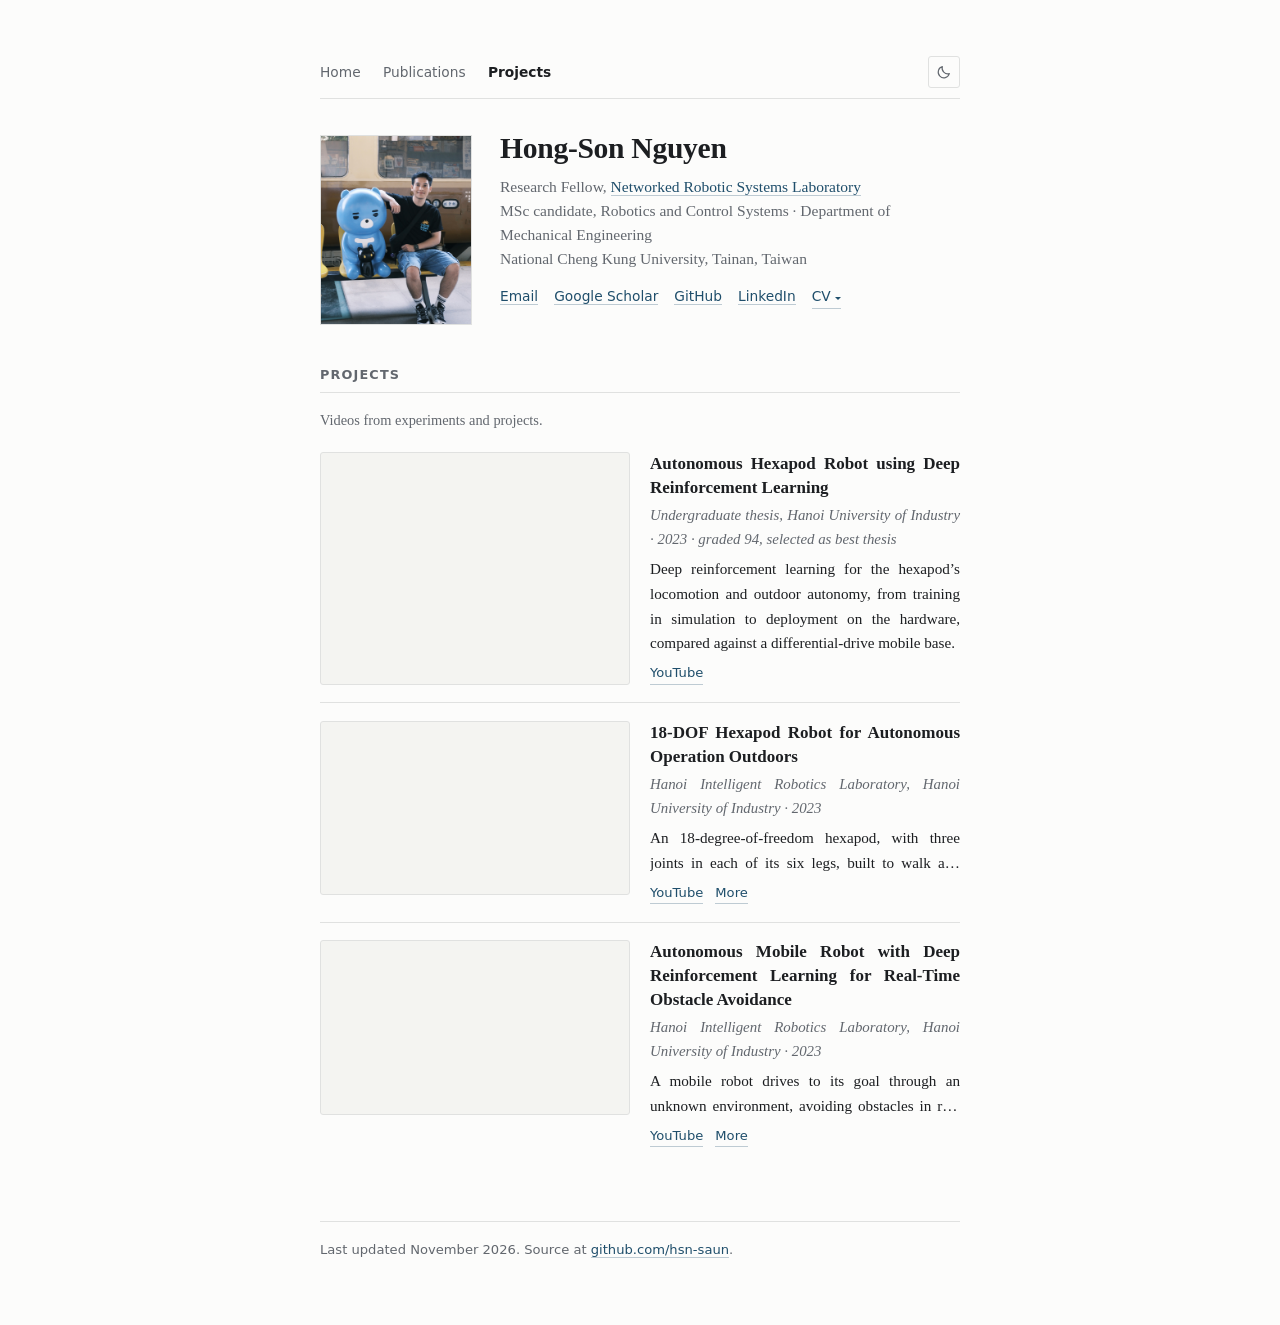
==== projects.html @ 3070afbe "Adjusted 'Projects' page" ====
<!doctype html>
<html lang="en">
<head>
<meta charset="utf-8">
<meta name="viewport" content="width=device-width, initial-scale=1">
<title>Projects — Hong-Son Nguyen</title>
<meta name="description" content="Project videos by Hong-Son Nguyen: autonomous mobile robots and hexapod robots driven by deep reinforcement learning.">
<meta name="author" content="Hong-Son Nguyen">

<meta property="og:type" content="website">
<meta property="og:title" content="Projects — Hong-Son Nguyen">
<meta property="og:description" content="Human-aware mobile robot navigation, pedestrian trajectory prediction, and reinforcement learning. Networked Robotic Systems Lab, NCKU.">

<link rel="stylesheet" href="style.css">

<script>
  /* Applied before first paint so a remembered dark choice does not flash light. */
  (function () {
    try {
      var saved = localStorage.getItem('theme');
      if (saved === 'dark') document.documentElement.setAttribute('data-theme', 'dark');
    } catch (e) {}
  })();
</script>
</head>
<body>

<a class="skip" href="#main">Skip to content</a>

<div class="page">

  <div class="topbar">
    <nav class="site-nav" aria-label="Site sections">
      <a href="index.html">Home</a>
      <a href="publications.html">Publications</a>
      <a href="projects.html" aria-current="page">Projects</a>
    </nav>
    <button class="theme-toggle" type="button" id="themeToggle" aria-label="Switch to dark theme">
      <svg class="to-dark" viewBox="0 0 24 24" fill="none" stroke="currentColor"
           stroke-width="1.7" stroke-linecap="round" stroke-linejoin="round" aria-hidden="true">
        <path d="M20 14.5A8.5 8.5 0 0 1 9.5 4a8.5 8.5 0 1 0 10.5 10.5z"/>
      </svg>
      <svg class="to-light" viewBox="0 0 24 24" fill="none" stroke="currentColor"
           stroke-width="1.7" stroke-linecap="round" stroke-linejoin="round" aria-hidden="true">
        <circle cx="12" cy="12" r="4.2"/>
        <path d="M12 2.6v2.2M12 19.2v2.2M2.6 12h2.2M19.2 12h2.2M5.3 5.3l1.6 1.6M17.1 17.1l1.6 1.6M18.7 5.3l-1.6 1.6M6.9 17.1l-1.6 1.6"/>
      </svg>
    </button>
  </div>

  <header class="intro">
    <figure class="portrait">
      <img src="assets/MeChillin.jpg" alt="Hong-Son Nguyen"
           onerror="this.src='assets/portrait-placeholder.svg'; this.alt='Portrait placeholder';">
    </figure>

    <div class="intro-body">
      <h1>Hong-Son Nguyen</h1>
      <p class="affil">
        Research Fellow, <a href="https://sites.google.com/site/yenchenliuncku/">Networked Robotic Systems Laboratory</a><br>
        MSc candidate, Robotics and Control Systems &middot; Department of Mechanical Engineering<br>
        National Cheng Kung University, Tainan, Taiwan
      </p>

      <ul class="links">
        <li><a href="mailto:hongsonnguyen.haui@gmail.com">Email</a></li>
        <li><a href="https://scholar.google.com/citations?user=FENrtWsAAAAJ&amp;hl=en">Google Scholar</a></li>
        <li><a href="https://github.com/sontypo">GitHub</a></li>
        <li><a href="https://www.linkedin.com/in/hong-son-nguyen-751tps/">LinkedIn</a></li>
        <li class="cv-menu">
          <button type="button" id="cvButton" aria-expanded="false" aria-controls="cvChoices">CV</button>
          <ul id="cvChoices" hidden>
            <li><a href="assets/HongSon_Nguyen_CV_Academic.pdf">Academic CV<span>2 pages &middot; full publication list</span></a></li>
            <li><a href="assets/HongSon_Nguyen_CV_Industry.pdf">Industry CV<span>2 pages &middot; engineering roles</span></a></li>
          </ul>
        </li>
      </ul>
    </div>
  </header>

  <main id="main">

    <section>
      <h2>Projects</h2>
      <p class="note">
        Videos from experiments and projects.
      </p>

      <ol class="projects">

        <li>
          <div class="project-video project-video--4x3">
            <iframe src="https://www.youtube-nocookie.com/embed/WLNZRzARL0c"
                    title="Final thesis: development of an autonomous hexapod robot using deep reinforcement learning"
                    loading="lazy" allowfullscreen
                    allow="accelerometer; clipboard-write; encrypted-media; gyroscope; picture-in-picture; web-share"
                    referrerpolicy="strict-origin-when-cross-origin"></iframe>
          </div>
          <div class="project-body">
            <p class="title">Autonomous Hexapod Robot using Deep Reinforcement Learning</p>
            <p class="venue">Undergraduate thesis, Hanoi University of Industry &middot; 2023 &middot; graded 94, selected as best thesis</p>
            <p class="desc">
              Deep reinforcement learning for the hexapod&rsquo;s locomotion and outdoor autonomy, from
              training in simulation to deployment on the hardware, compared against a differential-drive
              mobile base.
            </p>
            <p class="meta">
              <a href="https://www.youtube.com/watch?v=WLNZRzARL0c">YouTube</a>
            </p>
          </div>
        </li>

        <li>
          <div class="project-video">
            <iframe src="https://www.youtube-nocookie.com/embed/9U0_5Xm_B40"
                    title="Hexapod robot exploring an outdoor environment"
                    loading="lazy" allowfullscreen
                    allow="accelerometer; clipboard-write; encrypted-media; gyroscope; picture-in-picture; web-share"
                    referrerpolicy="strict-origin-when-cross-origin"></iframe>
          </div>
          <div class="project-body">
            <p class="title">18-DOF Hexapod Robot for Autonomous Operation Outdoors</p>
            <p class="venue">Hanoi Intelligent Robotics Laboratory, Hanoi University of Industry &middot; 2023</p>
            <p class="desc">
              An 18-degree-of-freedom hexapod, with three joints in each of its six legs, built to walk
              and explore on its own across uneven outdoor terrain.
            </p>
            <p class="meta">
              <a href="https://www.youtube.com/watch?v=9U0_5Xm_B40">YouTube</a>
            </p>
          </div>
        </li>

        <li>
          <div class="project-video">
            <iframe src="https://www.youtube-nocookie.com/embed/ZdCEzJvqX3U"
                    title="Autonomous mobile robot adopting a DRL algorithm in an unknown environment"
                    loading="lazy" allowfullscreen
                    allow="accelerometer; clipboard-write; encrypted-media; gyroscope; picture-in-picture; web-share"
                    referrerpolicy="strict-origin-when-cross-origin"></iframe>
          </div>
          <div class="project-body">
            <p class="title">Autonomous Mobile Robot with Deep Reinforcement Learning for Real-Time Obstacle Avoidance</p>
            <p class="venue">Hanoi Intelligent Robotics Laboratory, Hanoi University of Industry &middot; 2023</p>
            <p class="desc">
              A mobile robot drives to its goal through an unknown environment, avoiding obstacles in
              real time with a policy learned by deep reinforcement learning. The controller was
              developed in Gazebo and then validated on the physical robot.
            </p>
            <p class="meta">
              <a href="https://www.youtube.com/watch?v=ZdCEzJvqX3U">YouTube</a>
            </p>
          </div>
        </li>

      </ol>
    </section>
  </main>

  <footer>
    <p>
      Last updated November 2026.
      Source at <a href="https://github.com/hsn-saun">github.com/hsn-saun</a>.
    </p>
  </footer>

</div>

<script>
  (function () {
    var root = document.documentElement;
    var btn = document.getElementById('themeToggle');

    function setTheme(mode) {
      if (mode === 'dark') root.setAttribute('data-theme', 'dark');
      else root.removeAttribute('data-theme');
      btn.setAttribute('aria-label',
        mode === 'dark' ? 'Switch to light theme' : 'Switch to dark theme');
      try { localStorage.setItem('theme', mode); } catch (e) {}
    }

    /* Sync the label with whatever the pre-paint script already applied. */
    btn.setAttribute('aria-label',
      root.getAttribute('data-theme') === 'dark'
        ? 'Switch to light theme' : 'Switch to dark theme');

    btn.addEventListener('click', function () {
      setTheme(root.getAttribute('data-theme') === 'dark' ? 'light' : 'dark');
    });
  })();

  /* CV chooser. Without JavaScript the menu stays open, so both CVs remain reachable. */
  (function () {
    var button = document.getElementById('cvButton');
    var menu = document.getElementById('cvChoices');

    function open(isOpen) {
      menu.hidden = !isOpen;
      button.setAttribute('aria-expanded', String(isOpen));
    }

    open(false);

    button.addEventListener('click', function (e) {
      e.stopPropagation();
      open(menu.hidden);
    });

    document.addEventListener('click', function (e) {
      if (!menu.hidden && !menu.contains(e.target)) open(false);
    });

    document.addEventListener('keydown', function (e) {
      if (e.key === 'Escape' && !menu.hidden) {
        open(false);
        button.focus();
      }
    });
  })();

  /* Project descriptions are trimmed so each entry is no taller than its video,
     with a More/Less button for the rest. Without JavaScript the full text shows. */
  (function () {
    var MIN_LINES = 2;     /* never trim below this, even beside a short video */
    var STACKED_LINES = 3; /* on narrow screens the video sits above the text */

    var entries = [].map.call(document.querySelectorAll('.projects li'), function (li, i) {
      var e = {
        li: li,
        video: li.querySelector('.project-video'),
        body: li.querySelector('.project-body'),
        desc: li.querySelector('.desc'),
        button: document.createElement('button'),
        open: false
      };
      e.desc.id = e.desc.id || 'project-desc-' + (i + 1);
      e.button.type = 'button';
      e.button.className = 'desc-toggle';
      e.button.setAttribute('aria-controls', e.desc.id);
      e.button.addEventListener('click', function () {
        e.open = !e.open;
        fit(e);
      });
      li.querySelector('.meta').appendChild(e.button);
      return e;
    });

    function fit(e) {
      var desc = e.desc;
      desc.classList.remove('is-trimmed');
      desc.style.webkitLineClamp = '';

      var lineHeight = parseFloat(getComputedStyle(desc).lineHeight);
      var fullHeight = desc.offsetHeight;
      var sideBySide = getComputedStyle(e.li).gridTemplateColumns.split(' ').length > 1;
      var lines = sideBySide
        ? Math.floor((e.video.offsetHeight - (e.body.offsetHeight - fullHeight)) / lineHeight)
        : STACKED_LINES;
      lines = Math.max(lines, MIN_LINES);

      var needsTrim = fullHeight > lines * lineHeight + 1;
      e.button.hidden = !needsTrim;
      e.button.textContent = e.open ? 'Less' : 'More';
      e.button.setAttribute('aria-expanded', String(e.open));

      if (needsTrim && !e.open) {
        desc.classList.add('is-trimmed');
        desc.style.webkitLineClamp = String(lines);
      }
    }

    function fitAll() { entries.forEach(fit); }

    var pending = false;
    window.addEventListener('resize', function () {
      if (pending) return;
      pending = true;
      requestAnimationFrame(function () { pending = false; fitAll(); });
    });

    fitAll();
    /* Line heights change once web fonts finish loading. */
    if (document.fonts && document.fonts.ready) document.fonts.ready.then(fitAll);
  })();
</script>


</body>
</html>
---- style.css ----
/* Hong-Son Nguyen — academic homepage
   Single column, no build step. Light by default; the toggle in the top-right
   switches to dark and the choice is remembered per browser. */

:root {
  color-scheme: light;

  --bg:        #fcfcfb;
  --text:      #1c1e21;
  --muted:     #62676e;
  --rule:      #e0e1e0;
  --link:      #1f4e6b;
  --link-hover:#0f3550;
  --underline: rgba(31, 78, 107, 0.28);
  --mark:      #f4f4f1;
  --btn-hover: #f1f1ee;

  --serif: Charter, "Bitstream Charter", "Sitka Text", Cambria, Georgia, serif;
  --sans:  system-ui, -apple-system, "Segoe UI", Roboto, "Helvetica Neue", Arial, sans-serif;
}

:root[data-theme="dark"] {
  color-scheme: dark;

  --bg:        #16181a;
  --text:      #dfe1e3;
  --muted:     #9aa1a8;
  --rule:      #2c2f33;
  --link:      #82b4d4;
  --link-hover:#a9cee5;
  --underline: rgba(130, 180, 212, 0.30);
  --mark:      #22262a;
  --btn-hover: #24282c;
}

*, *::before, *::after { box-sizing: border-box; }

html { -webkit-text-size-adjust: 100%; }

body {
  margin: 0;
  background: var(--bg);
  color: var(--text);
  font-family: var(--serif);
  font-size: 17px;
  line-height: 1.62;
}

.skip {
  position: absolute;
  left: -9999px;
}
.skip:focus {
  left: 1rem;
  top: 1rem;
  z-index: 10;
  background: var(--bg);
  padding: 0.5rem 0.75rem;
  border: 1px solid var(--rule);
}

.page {
  max-width: 43rem;
  margin: 0 auto;
  padding: 3.5rem 1.5rem 4rem;
}

a {
  color: var(--link);
  text-decoration: none;
  border-bottom: 1px solid var(--underline);
}
a:hover { color: var(--link-hover); border-bottom-color: currentColor; }
a:focus-visible { outline: 2px solid var(--link); outline-offset: 2px; border-bottom-color: transparent; }

/* ---------- theme toggle ---------- */

/* ---------- top bar: site nav + theme toggle ---------- */

.topbar {
  display: flex;
  justify-content: space-between;
  align-items: center;
  gap: 1rem;
  margin-bottom: 2.25rem;
  padding-bottom: 0.6rem;
  border-bottom: 1px solid var(--rule);
}

.site-nav {
  display: flex;
  gap: 1.4rem;
  font-family: var(--sans);
  font-size: 0.86rem;
}

.site-nav a {
  border-bottom: none;
  color: var(--muted);
}
.site-nav a:hover { color: var(--text); }
.site-nav a[aria-current="page"] {
  color: var(--text);
  font-weight: 600;
}

.theme-toggle {
  flex: none;
  display: grid;
  place-items: center;
  width: 2rem;
  height: 2rem;
  padding: 0;
  background: none;
  border: 1px solid var(--rule);
  border-radius: 3px;
  color: var(--muted);
  cursor: pointer;
}
.theme-toggle:hover { background: var(--btn-hover); color: var(--text); }
.theme-toggle:focus-visible { outline: 2px solid var(--link); outline-offset: 2px; }
.theme-toggle svg { width: 1rem; height: 1rem; display: block; }

/* show the icon for the theme you would switch *to* */
.theme-toggle .to-dark  { display: block; }
.theme-toggle .to-light { display: none; }
:root[data-theme="dark"] .theme-toggle .to-dark  { display: none; }
:root[data-theme="dark"] .theme-toggle .to-light { display: block; }

/* ---------- header ---------- */

.intro {
  display: flex;
  gap: 1.75rem;
  align-items: flex-start;
  margin-bottom: 2.5rem;
}

.portrait {
  margin: 0;
  flex: 0 0 9.5rem;
}

.portrait img {
  display: block;
  width: 100%;
  height: auto;
  aspect-ratio: 4 / 5;
  object-fit: cover;
  background: var(--mark);
  border: 1px solid var(--rule);
}

h1 {
  font-size: 1.85rem;
  font-weight: 600;
  line-height: 1.2;
  letter-spacing: -0.01em;
  margin: -0.2rem 0 0.5rem;
}

.affil {
  margin: 0 0 0.9rem;
  color: var(--muted);
  font-size: 0.97rem;
  line-height: 1.55;
}

.links {
  list-style: none;
  display: flex;
  flex-wrap: wrap;
  gap: 0.35rem 1rem;
  margin: 0;
  padding: 0;
  font-family: var(--sans);
  font-size: 0.86rem;
}

@media (max-width: 34rem) {
  .intro { flex-direction: column; gap: 1.25rem; }
  .portrait { flex: none; width: 8.5rem; }
  h1 { margin-top: 0; }
}

/* ---------- CV chooser ---------- */

.cv-menu { position: relative; }

.cv-menu > button {
  font: inherit;
  color: var(--link);
  background: none;
  border: none;
  border-bottom: 1px solid var(--underline);
  padding: 0;
  cursor: pointer;
}
.cv-menu > button::after {
  content: "";
  display: inline-block;
  margin-left: 0.35em;
  border: 0.28em solid transparent;
  border-top-color: currentColor;
  transform: translateY(0.15em);
}
.cv-menu > button:hover { color: var(--link-hover); border-bottom-color: currentColor; }
.cv-menu > button[aria-expanded="true"]::after { transform: translateY(-0.15em) rotate(180deg); }
.cv-menu > button:focus-visible { outline: 2px solid var(--link); outline-offset: 2px; }

.cv-menu ul {
  /* CV is the last link in the row, so the menu hangs from its right edge and
     opens leftwards — anchoring left would push it past the viewport. */
  position: absolute;
  top: calc(100% + 0.5rem);
  right: 0;
  z-index: 5;
  min-width: 15rem;
  margin: 0;
  padding: 0.3rem;
  list-style: none;
  background: var(--bg);
  border: 1px solid var(--rule);
  border-radius: 3px;
  box-shadow: 0 6px 20px rgba(0, 0, 0, 0.09);
}

.cv-menu ul a {
  display: block;
  padding: 0.45rem 0.6rem;
  border-bottom: none;
  border-radius: 2px;
  color: var(--text);
  line-height: 1.35;
}
.cv-menu ul a:hover { background: var(--btn-hover); color: var(--text); }
.cv-menu ul a span {
  display: block;
  margin-top: 0.1rem;
  font-size: 0.78rem;
  color: var(--muted);
}



/* ---------- sections ---------- */

main section { margin-bottom: 2.5rem; }

h2 {
  font-family: var(--sans);
  font-size: 0.8rem;
  font-weight: 600;
  letter-spacing: 0.09em;
  text-transform: uppercase;
  color: var(--muted);
  margin: 0 0 1rem;
  padding-bottom: 0.4rem;
  border-bottom: 1px solid var(--rule);
}

p { margin: 0 0 0.9rem; }
p:last-child { margin-bottom: 0; }

.bio { margin-bottom: 2.75rem; }

.note {
  font-size: 0.9rem;
  color: var(--muted);
  margin-bottom: 1.25rem;
}

.interests {
  margin: 0;
  padding-left: 1.15rem;
}
.interests li { margin-bottom: 0.25rem; }

/* Running text is justified on every page. Single lines and the last line of a
   block stay left-aligned, and hyphenation keeps word gaps even in narrow
   columns. Add new text blocks here so the pages stay consistent. */
.bio p,
.note,
.interests li,
.news dd,
.pubs .title,
.pubs .authors,
.pubs .venue,
.projects .title,
.projects .venue,
.projects .desc {
  text-align: justify;
  hyphens: auto;
}

/* ---------- news / cv lists ---------- */

.news, .cvlist {
  margin: 0;
  display: grid;
  grid-template-columns: 7.5rem 1fr;
  gap: 0.15rem 1.25rem;
}

.news dt, .cvlist dt {
  font-family: var(--sans);
  font-size: 0.82rem;
  color: var(--muted);
  padding-top: 0.28rem;
  font-variant-numeric: tabular-nums;
}

.news dd, .cvlist dd { margin: 0 0 0.85rem; }

.cvlist dd { margin-bottom: 1.1rem; }

@media (max-width: 34rem) {
  .news, .cvlist { grid-template-columns: 1fr; gap: 0; }
  .news dt, .cvlist dt { padding-top: 0.6rem; }
  .news dd, .cvlist dd { margin-bottom: 0.5rem; }
}

/* ---------- publications ---------- */

.pubs,
.projects {
  list-style: none;
  margin: 0;
  padding: 0;
}

.pubs li,
.projects li {
  padding: 1.1rem 0;
  border-top: 1px solid var(--rule);
}
.pubs li:first-child,
.projects li:first-child { border-top: none; padding-top: 0; }

/* Entries with an extracted figure put it in a fixed left column; entries
   without one simply run full width, so a missing figure costs nothing. */
.pubs li.has-fig {
  display: grid;
  grid-template-columns: 13rem 1fr;
  gap: 1.25rem;
  align-items: start;
}

.pub-fig {
  margin: 0;
  padding: 0.5rem;
  background: #fff;
  border: 1px solid var(--rule);
  border-radius: 3px;
}

.pub-fig a {
  display: block;
  border-bottom: none;
}
.pub-fig a:hover { opacity: 0.82; }
.pub-fig a:focus-visible { outline: 2px solid var(--link); outline-offset: 3px; }

.pub-fig img {
  display: block;
  width: 100%;
  height: auto;
}

/* Reserved slot for a figure that is not ready yet. */
.pub-fig-placeholder {
  display: flex;
  align-items: center;
  justify-content: center;
  aspect-ratio: 16 / 10;
  background: var(--mark);
  border-style: dashed;
  color: var(--muted);
  font-family: var(--sans);
  font-size: 0.8rem;
}

@media (max-width: 34rem) {
  .pubs li.has-fig { grid-template-columns: 1fr; gap: 0.85rem; }
  .pub-fig { max-width: 20rem; }
}

.pubs .title,
.projects .title {
  margin: 0 0 0.2rem;
  font-weight: 600;
  line-height: 1.4;
}

.pubs .authors,
.projects .desc {
  margin: 0 0 0.15rem;
  font-size: 0.95rem;
}

.pubs .venue,
.projects .venue {
  margin: 0 0 0.4rem;
  font-size: 0.93rem;
  color: var(--muted);
  font-style: italic;
}

.pubs .meta,
.projects .meta {
  margin: 0;
  font-family: var(--sans);
  font-size: 0.82rem;
  display: flex;
  flex-wrap: wrap;
  gap: 0.75rem;
}

/* ---------- projects ---------- */

/* Text styles are shared with the publication list above, so both pages read
   the same. Only the layout differs: the video takes half the column, the same
   width as the text beside it. */
.projects li {
  display: grid;
  grid-template-columns: 1fr 1fr;
  gap: 1.25rem;
  align-items: start;
}

/* Videos keep their own shape; most are 16:9, the thesis video is 4:3. */
.project-video {
  aspect-ratio: 16 / 9;
  background: var(--mark);
  border: 1px solid var(--rule);
  border-radius: 3px;
  overflow: hidden;
}
.project-video--4x3 { aspect-ratio: 4 / 3; }

.project-video iframe {
  display: block;
  width: 100%;
  height: 100%;
  border: 0;
}

.projects .desc { margin-bottom: 0.4rem; }

/* Set by the script in projects.html, which also picks the number of lines so
   the entry is no taller than its video. */
.projects .desc.is-trimmed {
  display: -webkit-box;
  -webkit-box-orient: vertical;
  overflow: hidden;
}

/* Styled as a link, like the CV button. */
.desc-toggle {
  font: inherit;
  color: var(--link);
  background: none;
  border: none;
  border-bottom: 1px solid var(--underline);
  padding: 0;
  cursor: pointer;
}
.desc-toggle:hover { color: var(--link-hover); border-bottom-color: currentColor; }
.desc-toggle:focus-visible { outline: 2px solid var(--link); outline-offset: 2px; }
.desc-toggle[hidden] { display: none; }

@media (max-width: 34rem) {
  .projects li { grid-template-columns: 1fr; gap: 0.85rem; }
}

/* ---------- footer ---------- */

footer {
  margin-top: 3.5rem;
  padding-top: 1.1rem;
  border-top: 1px solid var(--rule);
  font-family: var(--sans);
  font-size: 0.82rem;
  color: var(--muted);
}

@media print {
  :root { color-scheme: light; }
  body { background: #fff; color: #000; font-size: 11pt; }
  .page { max-width: none; padding: 0; }
  a { color: #000; border-bottom: none; }
  .skip, .portrait, .theme-toggle, .project-video { display: none; }
  .projects li { display: block; }
  .projects .desc.is-trimmed { display: block; }
  .desc-toggle { display: none; }
}
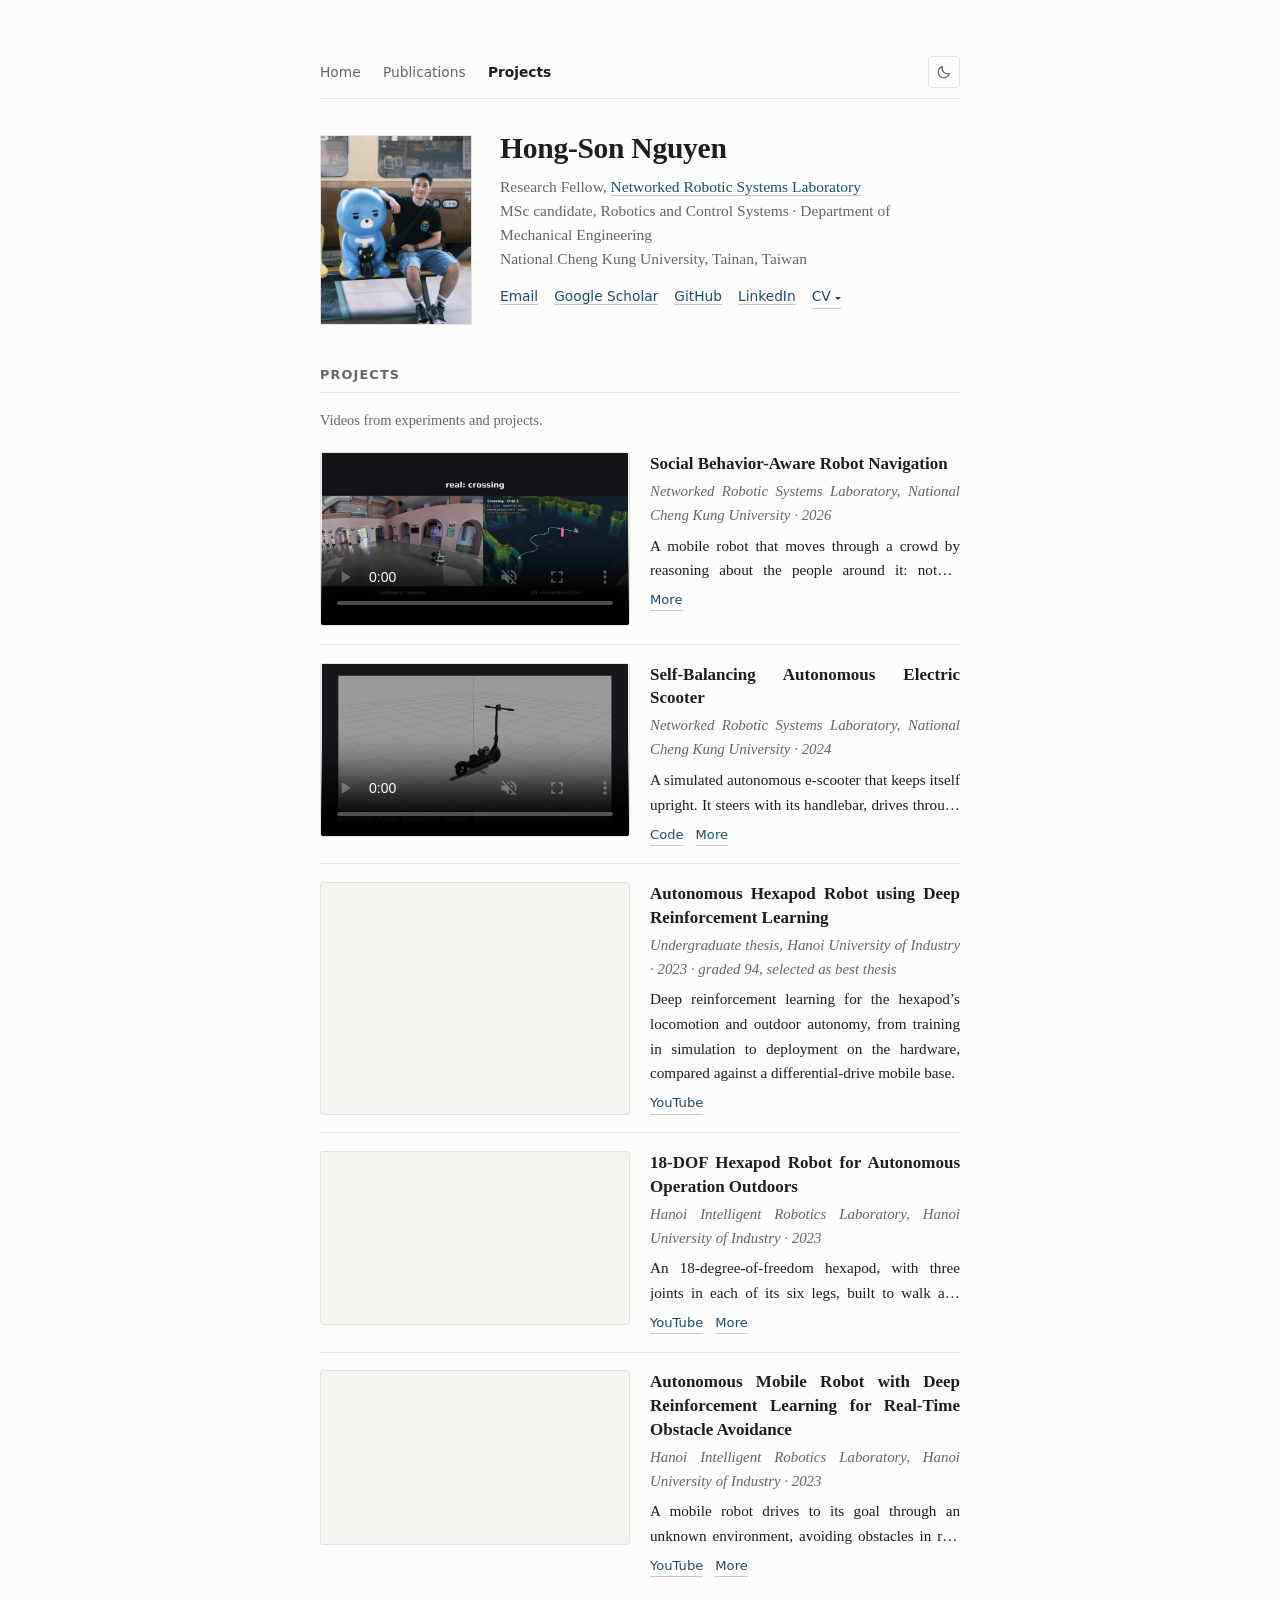
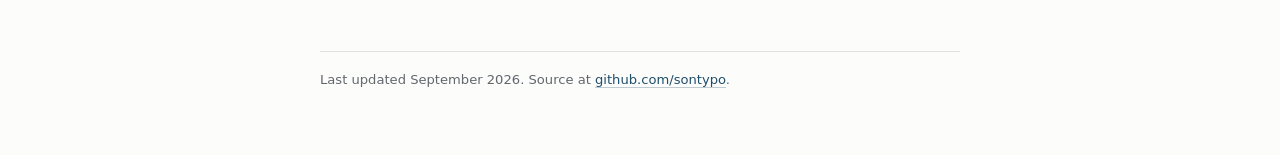
==== commit 553e73fa: "Adjusted 'Projects' page" ====
--- a/projects.html
+++ b/projects.html
@@ -89,6 +89,52 @@
       <ol class="projects">
 
         <li>
+          <div class="project-video">
+            <video controls muted playsinline preload="metadata"
+                   poster="assets/videos/social_barn_web.jpg"
+                   aria-label="Robot navigating crowds of 5 to 25 people in simulation, then among real pedestrians in a corridor, a crossing and a dense social scene">
+              <source src="assets/videos/social_barn_web.mp4" type="video/mp4">
+            </video>
+          </div>
+          <div class="project-body">
+            <p class="title">Social Behavior-Aware Robot Navigation</p>
+            <p class="venue">Networked Robotic Systems Laboratory, National Cheng Kung University &middot; 2026</p>
+            <p class="desc">
+              A mobile robot that moves through a crowd by reasoning about the people around it: not as
+              obstacles to avoid, but as agents whose intentions, interactions and comfort shape what it
+              should do next, while it keeps a safe distance from every person around it. The navigation
+              policy is refined with human guidance. The video shows it first in simulation with crowds of
+              5 to 25 people, then on the physical robot among real pedestrians in a corridor, a crossing
+              and a dense social scene, with the onboard camera beside a 3D reconstruction of each run.
+            </p>
+            <p class="meta"></p>
+          </div>
+        </li>
+
+        <li>
+          <div class="project-video">
+            <video controls muted playsinline preload="metadata"
+                   poster="assets/videos/escooter_simulation.jpg"
+                   aria-label="Self-balancing e-scooter in Gazebo, then policy training in Isaac Sim">
+              <source src="assets/videos/escooter_simulation.mp4" type="video/mp4">
+            </video>
+          </div>
+          <div class="project-body">
+            <p class="title">Self-Balancing Autonomous Electric Scooter</p>
+            <p class="venue">Networked Robotic Systems Laboratory, National Cheng Kung University &middot; 2024</p>
+            <p class="desc">
+              A simulated autonomous e-scooter that keeps itself upright. It steers with its handlebar,
+              drives through the front wheel, and balances with a reaction plate driven by a PD+ control
+              law on IMU roll feedback, holding within about a degree of upright. The same robot model
+              also trains a learned velocity-tracking policy across parallel environments in Isaac Lab.
+            </p>
+            <p class="meta">
+              <a href="https://github.com/sontypo/Autonomous_E-Scooter_Simulation/tree/ros2-humble">Code</a>
+            </p>
+          </div>
+        </li>
+
+        <li>
           <div class="project-video project-video--4x3">
             <iframe src="https://www.youtube-nocookie.com/embed/WLNZRzARL0c"
                     title="Final thesis: development of an autonomous hexapod robot using deep reinforcement learning"
@@ -159,8 +205,8 @@
 
   <footer>
     <p>
-      Last updated November 2026.
-      Source at <a href="https://github.com/hsn-saun">github.com/hsn-saun</a>.
+      Last updated September 2026.
+      Source at <a href="https://github.com/sontypo">github.com/sontypo</a>.
     </p>
   </footer>
 
--- a/style.css
+++ b/style.css
@@ -438,7 +438,8 @@
 }
 .project-video--4x3 { aspect-ratio: 4 / 3; }
 
-.project-video iframe {
+.project-video iframe,
+.project-video video {
   display: block;
   width: 100%;
   height: 100%;
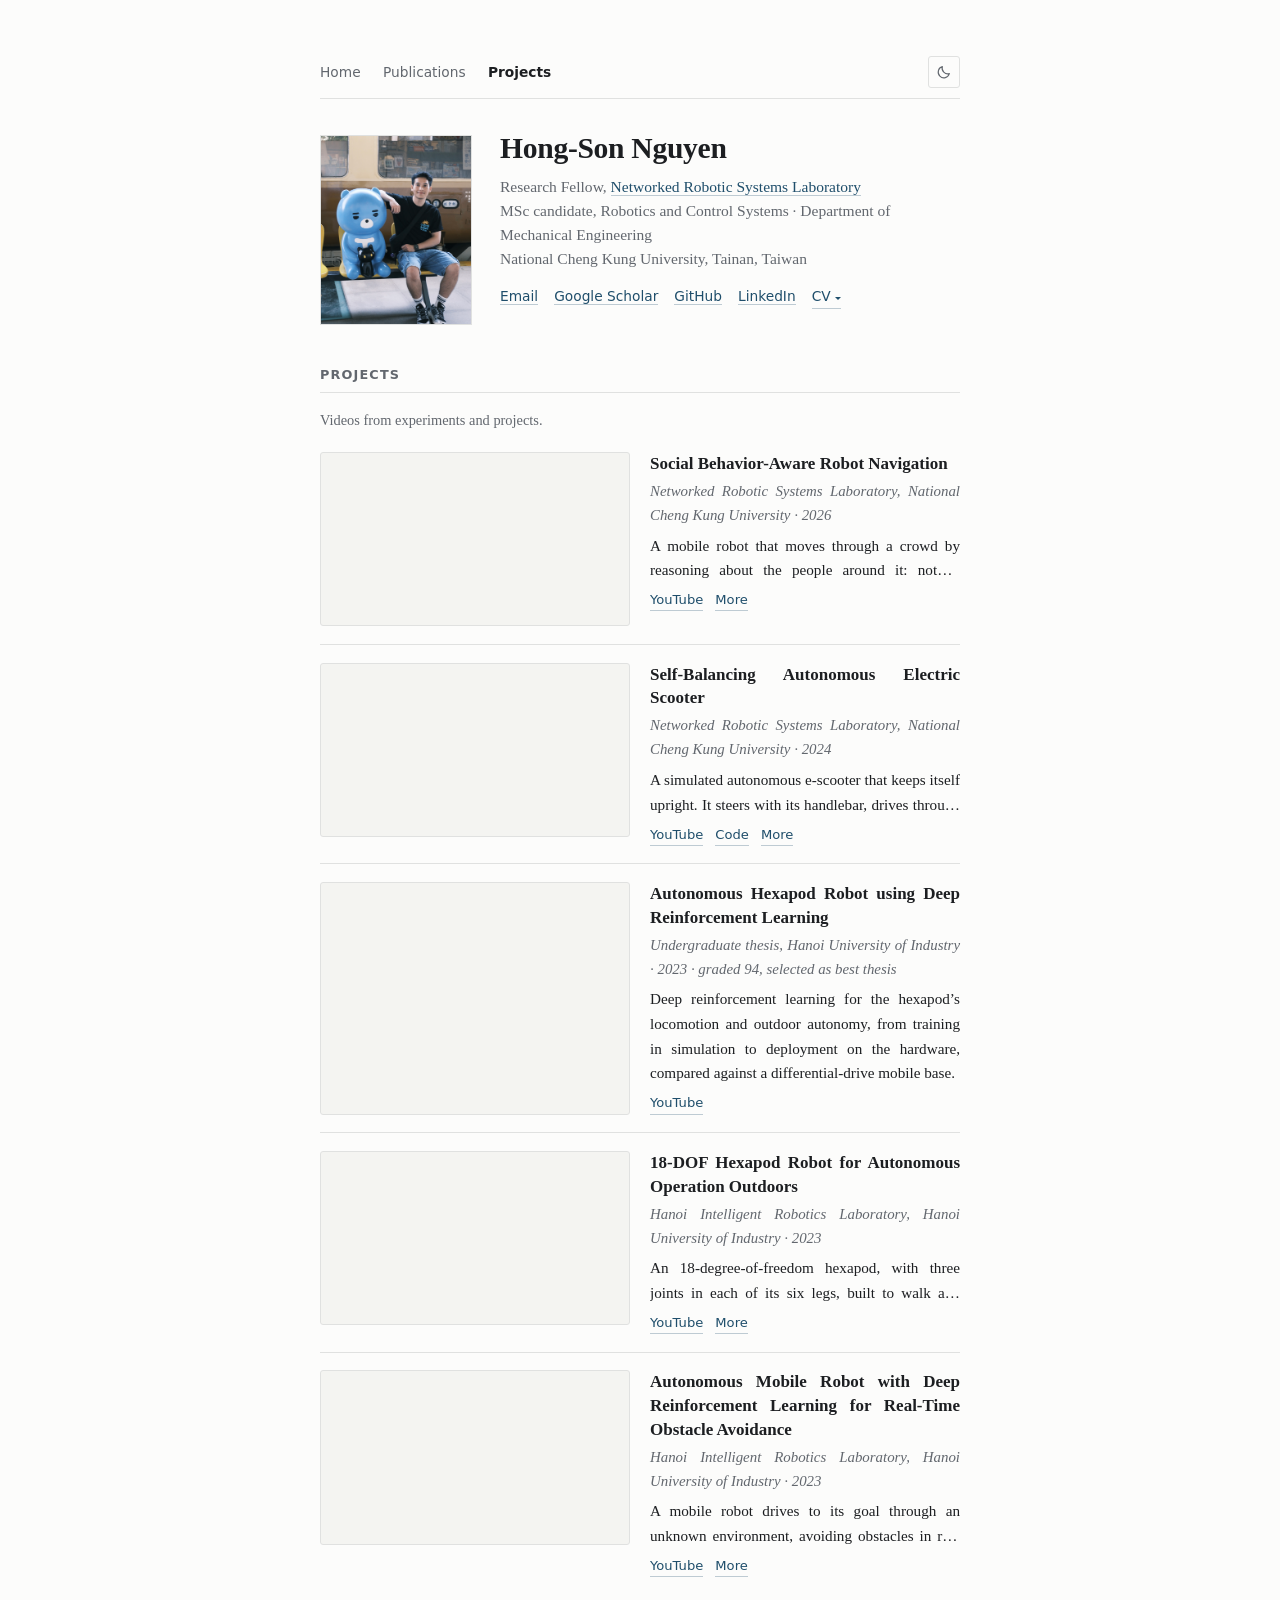
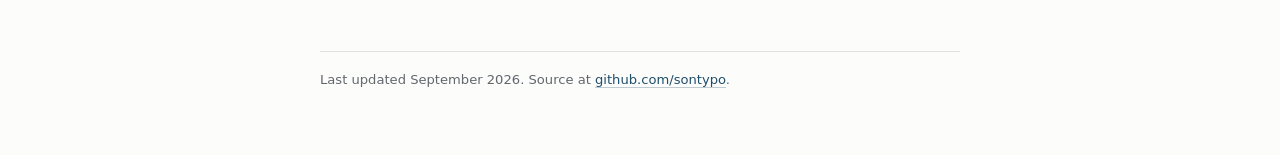
==== commit cbe8f0a8: "Adjusted 'Projects' page" ====
--- a/projects.html
+++ b/projects.html
@@ -90,11 +90,11 @@
 
         <li>
           <div class="project-video">
-            <video controls muted playsinline preload="metadata"
-                   poster="assets/videos/social_barn_web.jpg"
-                   aria-label="Robot navigating crowds of 5 to 25 people in simulation, then among real pedestrians in a corridor, a crossing and a dense social scene">
-              <source src="assets/videos/social_barn_web.mp4" type="video/mp4">
-            </video>
+            <iframe src="https://www.youtube-nocookie.com/embed/bAMJES0560Y"
+                    title="Social-BARN results: robot navigating crowds in simulation and among real pedestrians"
+                    loading="lazy" allowfullscreen
+                    allow="accelerometer; clipboard-write; encrypted-media; gyroscope; picture-in-picture; web-share"
+                    referrerpolicy="strict-origin-when-cross-origin"></iframe>
           </div>
           <div class="project-body">
             <p class="title">Social Behavior-Aware Robot Navigation</p>
@@ -107,17 +107,19 @@
               5 to 25 people, then on the physical robot among real pedestrians in a corridor, a crossing
               and a dense social scene, with the onboard camera beside a 3D reconstruction of each run.
             </p>
-            <p class="meta"></p>
+            <p class="meta">
+              <a href="https://www.youtube.com/watch?v=bAMJES0560Y">YouTube</a>
+            </p>
           </div>
         </li>
 
         <li>
           <div class="project-video">
-            <video controls muted playsinline preload="metadata"
-                   poster="assets/videos/escooter_simulation.jpg"
-                   aria-label="Self-balancing e-scooter in Gazebo, then policy training in Isaac Sim">
-              <source src="assets/videos/escooter_simulation.mp4" type="video/mp4">
-            </video>
+            <iframe src="https://www.youtube-nocookie.com/embed/UElPZi3rk5A"
+                    title="Self-balancing e-scooter simulation in Gazebo and Isaac Sim"
+                    loading="lazy" allowfullscreen
+                    allow="accelerometer; clipboard-write; encrypted-media; gyroscope; picture-in-picture; web-share"
+                    referrerpolicy="strict-origin-when-cross-origin"></iframe>
           </div>
           <div class="project-body">
             <p class="title">Self-Balancing Autonomous Electric Scooter</p>
@@ -129,6 +131,7 @@
               also trains a learned velocity-tracking policy across parallel environments in Isaac Lab.
             </p>
             <p class="meta">
+              <a href="https://www.youtube.com/watch?v=UElPZi3rk5A">YouTube</a>
               <a href="https://github.com/sontypo/Autonomous_E-Scooter_Simulation/tree/ros2-humble">Code</a>
             </p>
           </div>
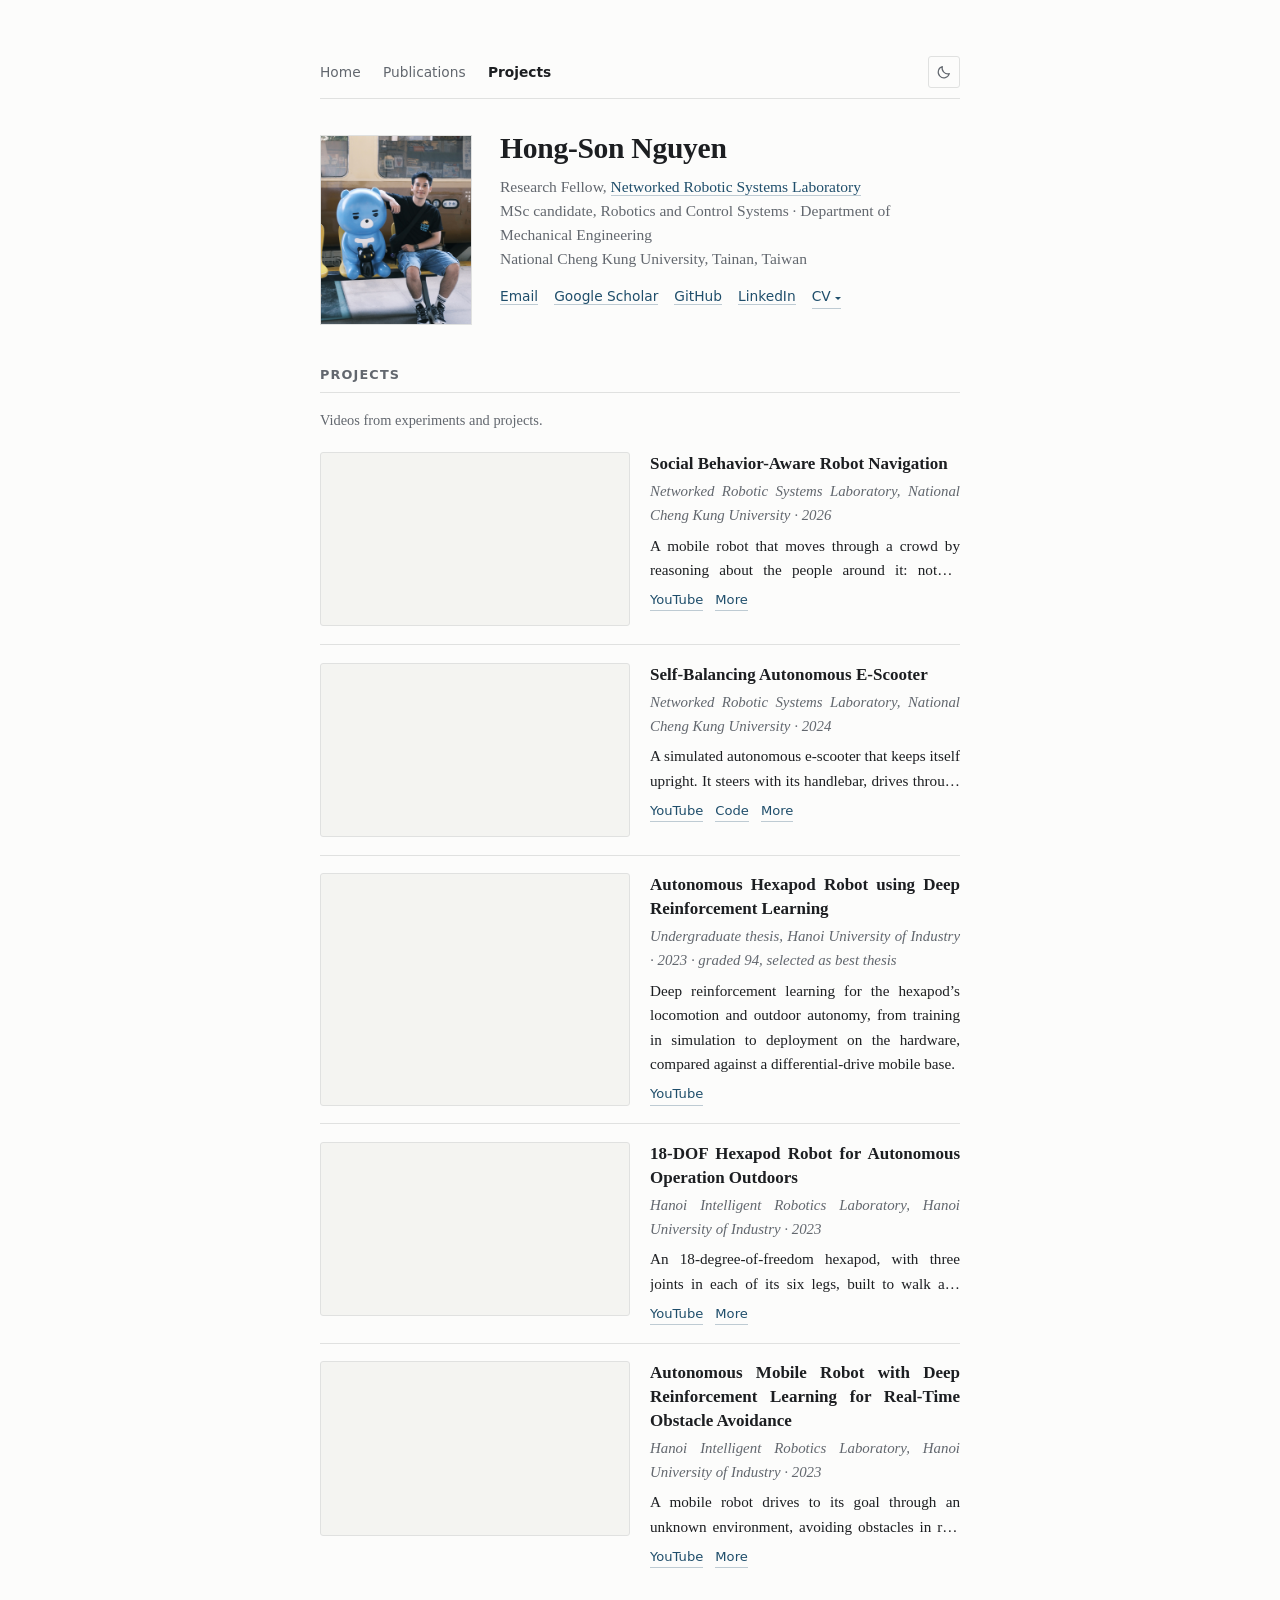
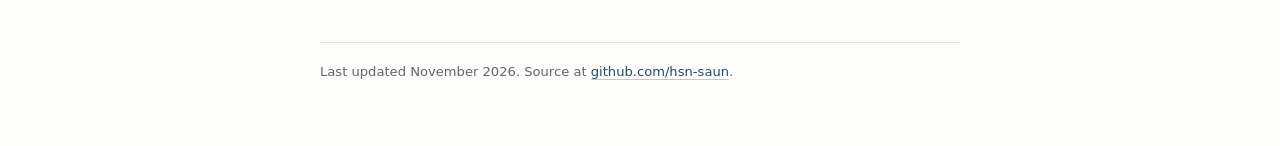
==== commit bd26d620: "Adjusted 'Projects' page" ====
--- a/projects.html
+++ b/projects.html
@@ -122,7 +122,7 @@
                     referrerpolicy="strict-origin-when-cross-origin"></iframe>
           </div>
           <div class="project-body">
-            <p class="title">Self-Balancing Autonomous Electric Scooter</p>
+            <p class="title">Self-Balancing Autonomous E-Scooter</p>
             <p class="venue">Networked Robotic Systems Laboratory, National Cheng Kung University &middot; 2024</p>
             <p class="desc">
               A simulated autonomous e-scooter that keeps itself upright. It steers with its handlebar,
@@ -208,8 +208,8 @@
 
   <footer>
     <p>
-      Last updated September 2026.
-      Source at <a href="https://github.com/sontypo">github.com/sontypo</a>.
+      Last updated November 2026.
+      Source at <a href="https://github.com/hsn-saun">github.com/hsn-saun</a>.
     </p>
   </footer>
 
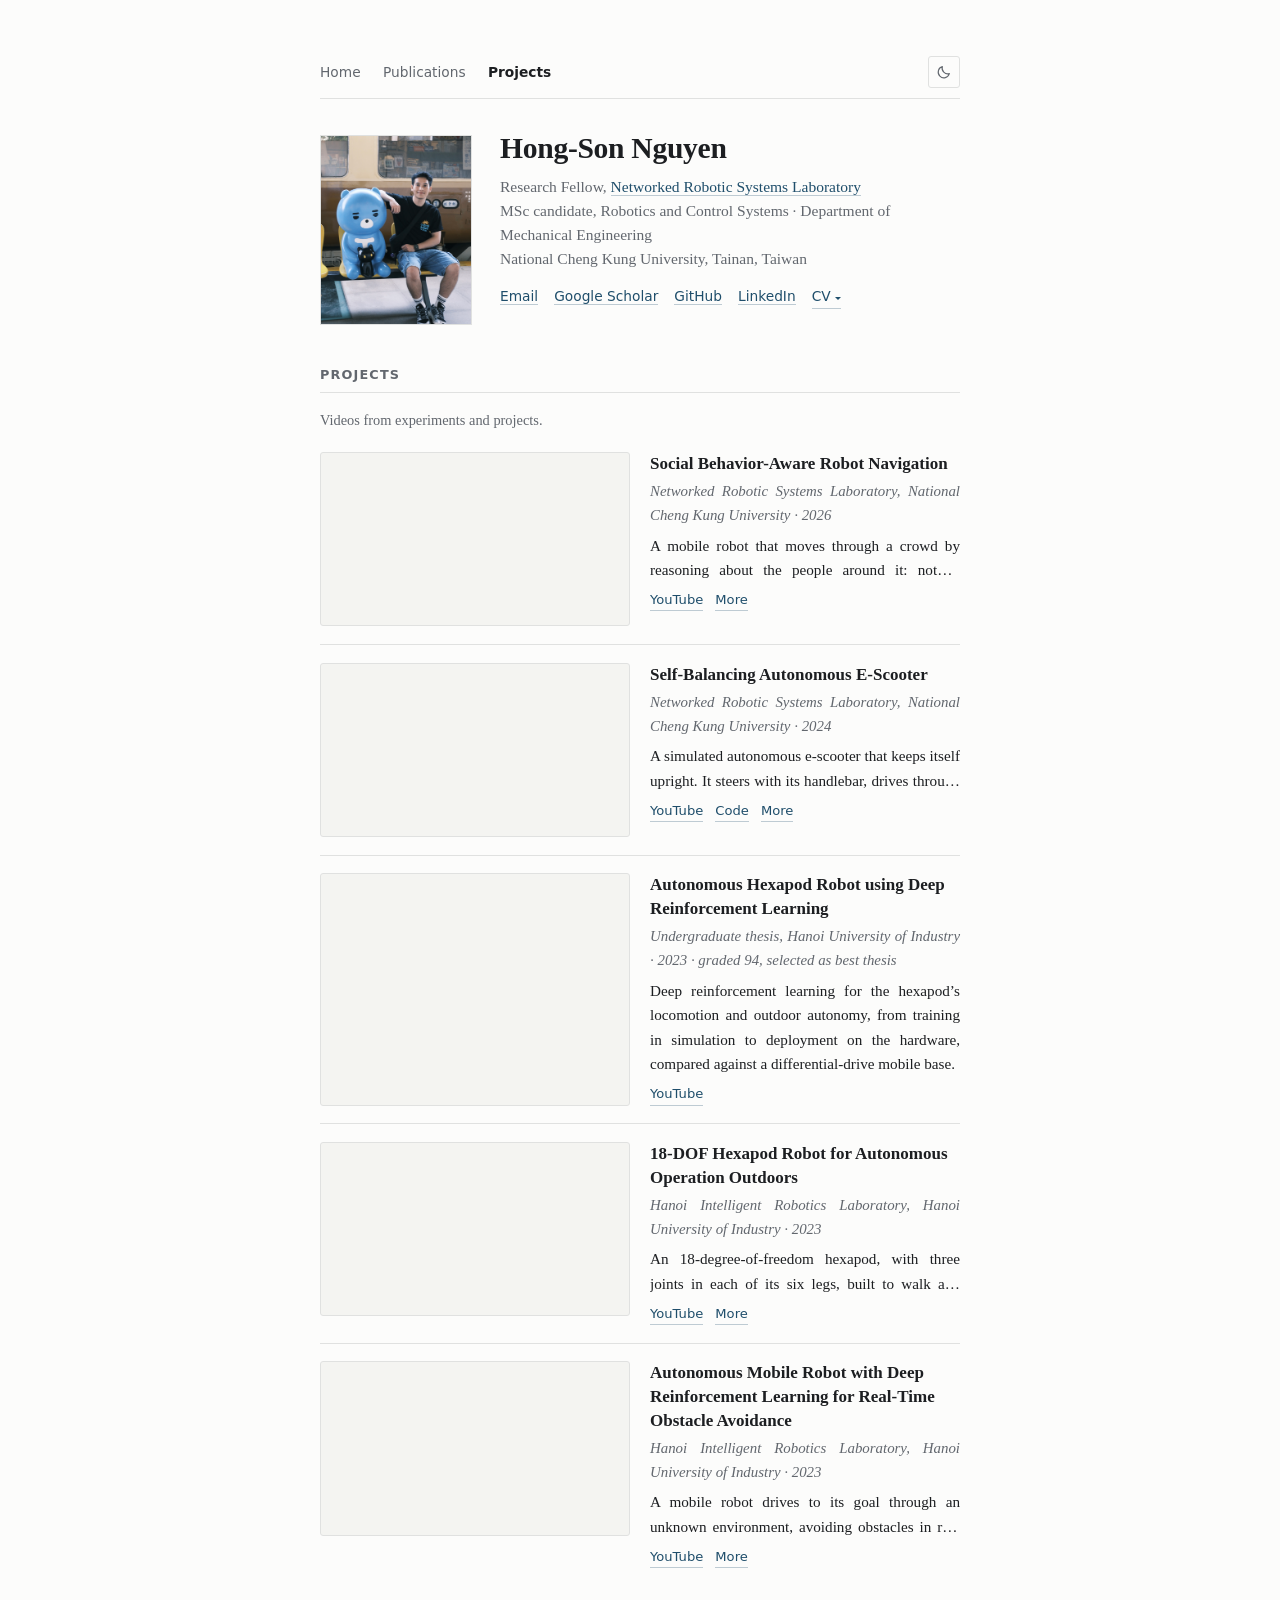
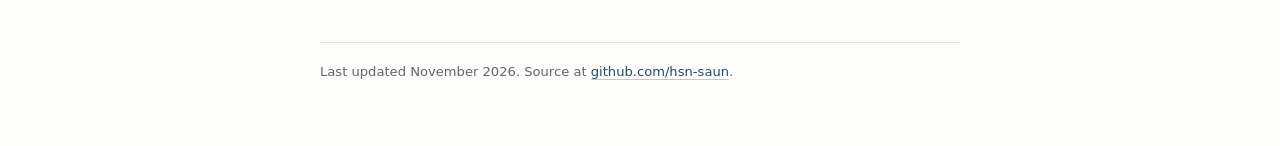
==== commit c896b8f1: "Adjusted 'Projects' page ok" ====
--- a/projects.html
+++ b/projects.html
@@ -116,7 +116,7 @@
         <li>
           <div class="project-video">
             <iframe src="https://www.youtube-nocookie.com/embed/UElPZi3rk5A"
-                    title="Self-balancing e-scooter simulation in Gazebo and Isaac Sim"
+                    title="Self-balancing e-scooter simulation"
                     loading="lazy" allowfullscreen
                     allow="accelerometer; clipboard-write; encrypted-media; gyroscope; picture-in-picture; web-share"
                     referrerpolicy="strict-origin-when-cross-origin"></iframe>
--- a/style.css
+++ b/style.css
@@ -286,7 +286,6 @@
 .pubs .title,
 .pubs .authors,
 .pubs .venue,
-.projects .title,
 .projects .venue,
 .projects .desc {
   text-align: justify;
